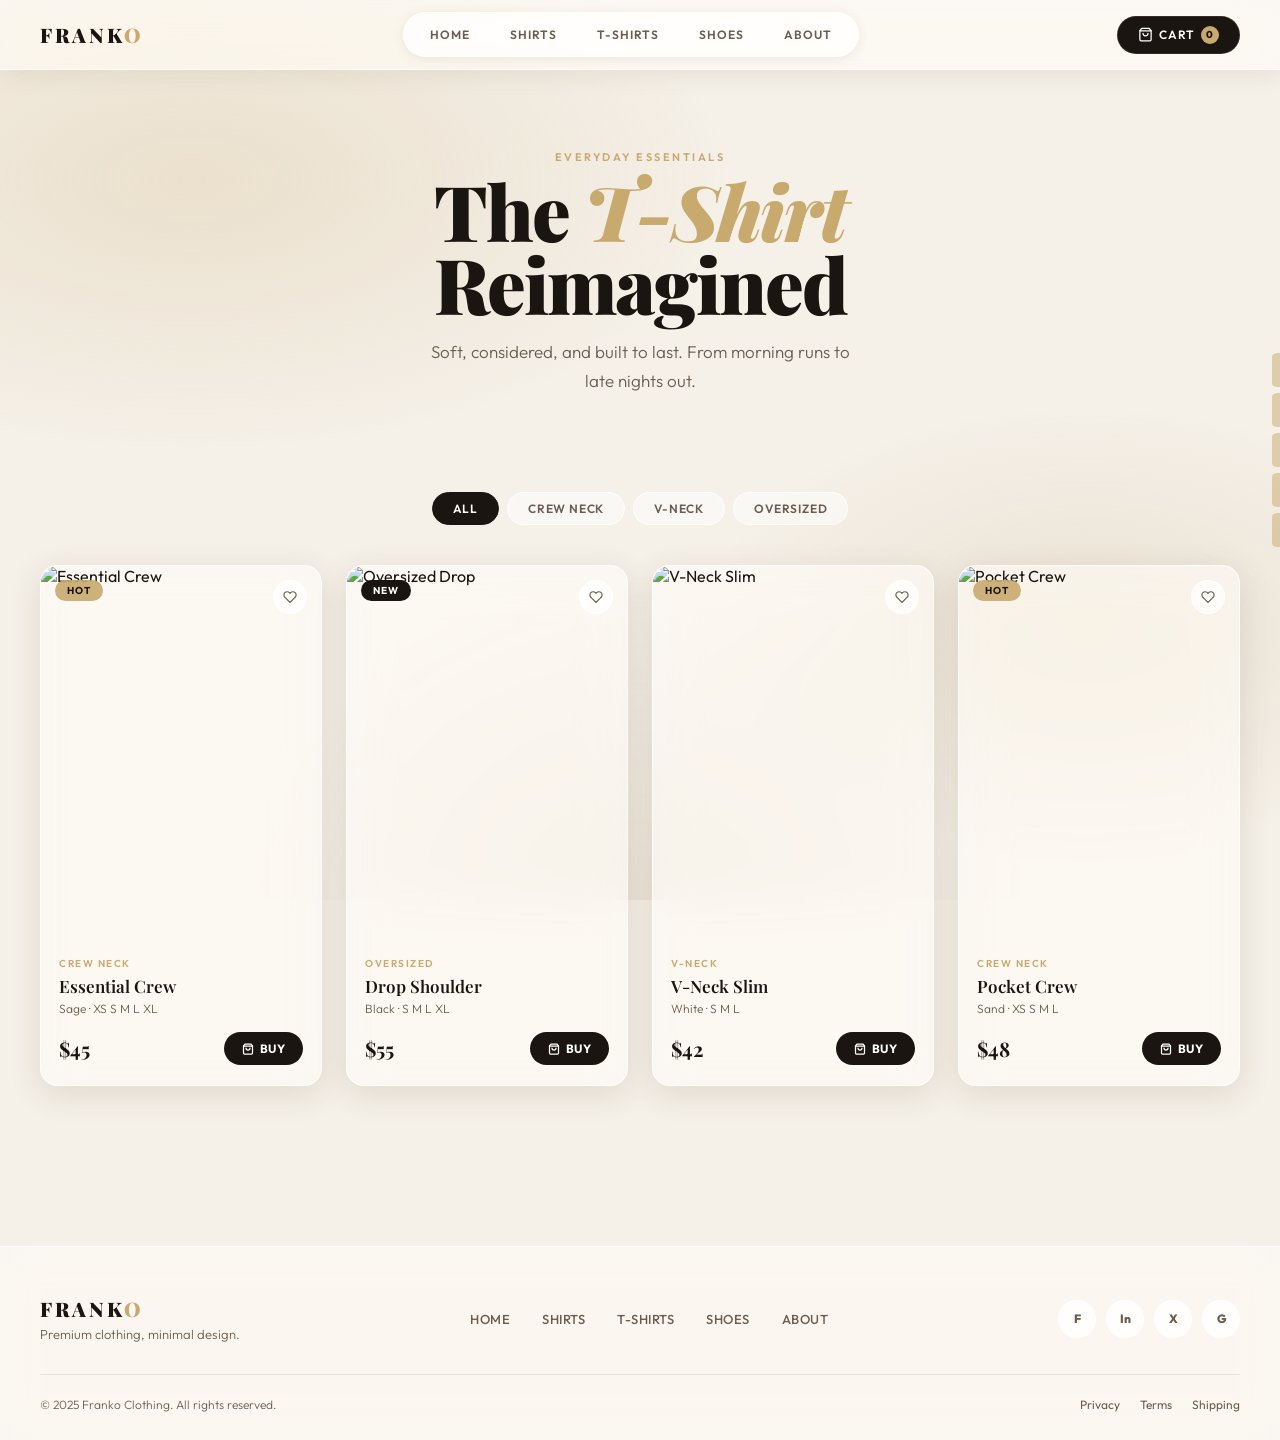
==== pages/tshirts.html @ 0bdc5aa1 "first commit" ====
<!DOCTYPE html>
<html lang="en">
<head>
<meta charset="UTF-8">
<meta name="viewport" content="width=device-width, initial-scale=1.0">
<title>FRANKO CLOTHING — T-Shirts</title>
<link rel="stylesheet" href="../css/style.css">
</head>
<body>

<nav class="main-nav">
  <a href="../index.html" class="nav-logo">Frank<span>o</span></a>
  <ul class="nav-links">
    <li><a href="../index.html">Home</a></li>
    <li><a href="shirts.html">Shirts</a></li>
    <li><a href="tshirts.html">T-Shirts</a></li>
    <li><a href="shoes.html">Shoes</a></li>
    <li><a href="about.html">About</a></li>
  </ul>
  <div class="nav-right">
    <a href="#" class="nav-cart">
      <svg viewBox="0 0 24 24" fill="none" stroke="currentColor" stroke-width="2" stroke-linecap="round"><path d="M6 2L3 6v14a2 2 0 0 0 2 2h14a2 2 0 0 0 2-2V6l-3-4z"/><line x1="3" y1="6" x2="21" y2="6"/><path d="M16 10a4 4 0 0 1-8 0"/></svg>
      Cart <span class="cart-count">0</span>
    </a>
    <button class="hamburger" aria-label="Menu">
      <span></span><span></span><span></span>
    </button>
  </div>
</nav>

<div class="mobile-menu">
  <a href="../index.html">Home</a>
  <a href="shirts.html">Shirts</a>
  <a href="tshirts.html">T-Shirts</a>
  <a href="shoes.html">Shoes</a>
  <a href="about.html">About</a>
</div>

<div class="page-indicator">
  <a class="pi-item" href="../index.html"><span class="pi-label">Home</span><span class="pi-dot"></span></a>
  <a class="pi-item" href="shirts.html"><span class="pi-label">Shirts</span><span class="pi-dot"></span></a>
  <a class="pi-item" href="tshirts.html"><span class="pi-label">T-Shirts</span><span class="pi-dot"></span></a>
  <a class="pi-item" href="shoes.html"><span class="pi-label">Shoes</span><span class="pi-dot"></span></a>
  <a class="pi-item" href="about.html"><span class="pi-label">About</span><span class="pi-dot"></span></a>
</div>

<div class="page-wrapper">

  <div class="page-hero">
    <div class="section-tag fade-up d1">Everyday Essentials</div>
    <h1 class="fade-up d2">The <em>T-Shirt</em><br>Reimagined</h1>
    <p class="fade-up d3">Soft, considered, and built to last. From morning runs to late nights out.</p>
  </div>

  <div class="filter-bar fade-up d4">
    <button class="filter-btn active" data-filter="all">All</button>
    <button class="filter-btn" data-filter="crew">Crew Neck</button>
    <button class="filter-btn" data-filter="vneck">V-Neck</button>
    <button class="filter-btn" data-filter="oversized">Oversized</button>
  </div>

  <div style="padding: 0 40px 80px;">
    <div class="product-grid">

      <div class="product-card" data-cat="crew">
        <div class="card-img">
          <img src="https://images.unsplash.com/photo-1521572163474-6864f9cf17ab?w=600&q=80&fit=crop" alt="Essential Crew">
          <span class="card-badge badge-hot">Hot</span>
          <button class="card-wish"><svg viewBox="0 0 24 24" fill="none" stroke="currentColor" stroke-width="2" stroke-linecap="round"><path d="M20.84 4.61a5.5 5.5 0 0 0-7.78 0L12 5.67l-1.06-1.06a5.5 5.5 0 0 0-7.78 7.78l1.06 1.06L12 21.23l7.78-7.78 1.06-1.06a5.5 5.5 0 0 0 0-7.78z"/></svg></button>
        </div>
        <div class="card-body">
          <div class="card-category">Crew Neck</div>
          <div class="card-name">Essential Crew</div>
          <div class="card-variant">Sage · XS S M L XL</div>
          <div class="card-footer">
            <span class="card-price">$45</span>
            <button class="btn-buy"><svg viewBox="0 0 24 24" fill="none" stroke="currentColor" stroke-width="2.5" stroke-linecap="round"><path d="M6 2L3 6v14a2 2 0 0 0 2 2h14a2 2 0 0 0 2-2V6l-3-4z"/><line x1="3" y1="6" x2="21" y2="6"/><path d="M16 10a4 4 0 0 1-8 0"/></svg>Buy</button>
          </div>
        </div>
      </div>

      <div class="product-card" data-cat="oversized">
        <div class="card-img">
          <img src="https://images.unsplash.com/photo-1562157873-818bc0726f68?w=600&q=80&fit=crop" alt="Oversized Drop">
          <span class="card-badge badge-new">New</span>
          <button class="card-wish"><svg viewBox="0 0 24 24" fill="none" stroke="currentColor" stroke-width="2" stroke-linecap="round"><path d="M20.84 4.61a5.5 5.5 0 0 0-7.78 0L12 5.67l-1.06-1.06a5.5 5.5 0 0 0-7.78 7.78l1.06 1.06L12 21.23l7.78-7.78 1.06-1.06a5.5 5.5 0 0 0 0-7.78z"/></svg></button>
        </div>
        <div class="card-body">
          <div class="card-category">Oversized</div>
          <div class="card-name">Drop Shoulder</div>
          <div class="card-variant">Black · S M L XL</div>
          <div class="card-footer">
            <span class="card-price">$55</span>
            <button class="btn-buy"><svg viewBox="0 0 24 24" fill="none" stroke="currentColor" stroke-width="2.5" stroke-linecap="round"><path d="M6 2L3 6v14a2 2 0 0 0 2 2h14a2 2 0 0 0 2-2V6l-3-4z"/><line x1="3" y1="6" x2="21" y2="6"/><path d="M16 10a4 4 0 0 1-8 0"/></svg>Buy</button>
          </div>
        </div>
      </div>

      <div class="product-card" data-cat="vneck">
        <div class="card-img">
          <img src="https://images.unsplash.com/photo-1503342217505-b0a15ec3261c?w=600&q=80&fit=crop" alt="V-Neck Slim">
          <button class="card-wish"><svg viewBox="0 0 24 24" fill="none" stroke="currentColor" stroke-width="2" stroke-linecap="round"><path d="M20.84 4.61a5.5 5.5 0 0 0-7.78 0L12 5.67l-1.06-1.06a5.5 5.5 0 0 0-7.78 7.78l1.06 1.06L12 21.23l7.78-7.78 1.06-1.06a5.5 5.5 0 0 0 0-7.78z"/></svg></button>
        </div>
        <div class="card-body">
          <div class="card-category">V-Neck</div>
          <div class="card-name">V-Neck Slim</div>
          <div class="card-variant">White · S M L</div>
          <div class="card-footer">
            <span class="card-price">$42</span>
            <button class="btn-buy"><svg viewBox="0 0 24 24" fill="none" stroke="currentColor" stroke-width="2.5" stroke-linecap="round"><path d="M6 2L3 6v14a2 2 0 0 0 2 2h14a2 2 0 0 0 2-2V6l-3-4z"/><line x1="3" y1="6" x2="21" y2="6"/><path d="M16 10a4 4 0 0 1-8 0"/></svg>Buy</button>
          </div>
        </div>
      </div>

      <div class="product-card" data-cat="crew">
        <div class="card-img">
          <img src="https://images.unsplash.com/photo-1583743814966-8936f5b7be1a?w=600&q=80&fit=crop" alt="Pocket Crew">
          <span class="card-badge badge-hot">Hot</span>
          <button class="card-wish"><svg viewBox="0 0 24 24" fill="none" stroke="currentColor" stroke-width="2" stroke-linecap="round"><path d="M20.84 4.61a5.5 5.5 0 0 0-7.78 0L12 5.67l-1.06-1.06a5.5 5.5 0 0 0-7.78 7.78l1.06 1.06L12 21.23l7.78-7.78 1.06-1.06a5.5 5.5 0 0 0 0-7.78z"/></svg></button>
        </div>
        <div class="card-body">
          <div class="card-category">Crew Neck</div>
          <div class="card-name">Pocket Crew</div>
          <div class="card-variant">Sand · XS S M L</div>
          <div class="card-footer">
            <span class="card-price">$48</span>
            <button class="btn-buy"><svg viewBox="0 0 24 24" fill="none" stroke="currentColor" stroke-width="2.5" stroke-linecap="round"><path d="M6 2L3 6v14a2 2 0 0 0 2 2h14a2 2 0 0 0 2-2V6l-3-4z"/><line x1="3" y1="6" x2="21" y2="6"/><path d="M16 10a4 4 0 0 1-8 0"/></svg>Buy</button>
          </div>
        </div>
      </div>

    </div>
  </div>
</div>

<footer>
  <div class="footer-top">
    <div><a href="../index.html" class="footer-logo">Frank<span>o</span></a><div class="footer-tagline">Premium clothing, minimal design.</div></div>
    <nav class="footer-nav"><a href="../index.html">Home</a><a href="shirts.html">Shirts</a><a href="tshirts.html">T-Shirts</a><a href="shoes.html">Shoes</a><a href="about.html">About</a></nav>
    <div class="footer-socials"><a href="#" class="social-btn">F</a><a href="#" class="social-btn">In</a><a href="#" class="social-btn">X</a><a href="#" class="social-btn">G</a></div>
  </div>
  <div class="footer-bottom">
    <p>© 2025 Franko Clothing. All rights reserved.</p>
    <div class="footer-links"><a href="#">Privacy</a><a href="#">Terms</a><a href="#">Shipping</a></div>
  </div>
</footer>

<script src="../js/main.js"></script>
</body>
</html>
---- css/style.css ----
/* ============================================================
   FRANKO CLOTHING — Global Stylesheet
   ============================================================ */

@import url('https://fonts.googleapis.com/css2?family=Playfair+Display:ital,wght@0,600;0,900;1,400;1,700&family=Outfit:wght@300;400;500;600;700&display=swap');

*, *::before, *::after { box-sizing: border-box; margin: 0; padding: 0; }

:root {
  --bg:          #f5f0e8;
  --bg2:         #ede7d9;
  --sand:        #c8b99a;
  --dark:        #1a1510;
  --dark2:       #2e2720;
  --mid:         #6b5d4f;
  --accent:      #c8a96e;
  --accent2:     #e8c987;
  --white:       #ffffff;
  --red:         #c0392b;

  --glass:       rgba(255,255,255,0.52);
  --glass-hover: rgba(255,255,255,0.72);
  --gb:          rgba(255,255,255,0.75);
  --gs:          0 8px 32px rgba(100,80,50,0.14);
  --gs-lg:       0 20px 60px rgba(100,80,50,0.22);

  --r:           18px;
  --r-sm:        10px;
  --r-pill:      100px;

  --fd: 'Playfair Display', serif;
  --fb: 'Outfit', sans-serif;

  --nav-h: 70px;
}

html { scroll-behavior: smooth; }

body {
  font-family: var(--fb);
  background: var(--bg);
  color: var(--dark);
  overflow-x: hidden;
  cursor: pointer; /* hide default cursor — custom cursor via JS */
}

/* ── BACKGROUND MESH ── */
body::before {
  content: '';
  position: fixed; inset: 0;
  background:
    radial-gradient(ellipse 70% 50% at 15% 20%, rgba(200,169,110,.22) 0%, transparent 60%),
    radial-gradient(ellipse 55% 45% at 85% 70%, rgba(180,150,100,.15) 0%, transparent 55%),
    radial-gradient(ellipse 50% 60% at 50% 100%,rgba(160,130,90,.1) 0%, transparent 60%);
  pointer-events: none;
  z-index: 0;
}

* { position: relative; z-index: 1; }

/* ── CUSTOM CURSOR ── */
#cursor {
  pointer-events: none;
  position: fixed;
  z-index: 9999;
  top: 0; left: 0;
  transform: translate(-50%, -50%);
  font-size: 22px;
  transition: transform .12s ease, opacity .2s;
  filter: drop-shadow(0 2px 4px rgba(0,0,0,.3));
  user-select: none;
}
#cursor.clicking { transform: translate(-50%,-50%) scale(0.75); }

/* ── MAIN NAV — scoped to .main-nav, never touches .page-indicator or .footer-nav ── */
nav.main-nav {
  position: fixed;
  top: 0; left: 0; right: 0;
  z-index: 500;
  height: var(--nav-h);
  display: flex;
  align-items: center;
  justify-content: space-between;
  padding: 0 40px;
  background: rgba(255,255,255,0.55);
  backdrop-filter: blur(22px) saturate(180%);
  -webkit-backdrop-filter: blur(22px) saturate(180%);
  border-bottom: 1px solid var(--gb);
  box-shadow: 0 4px 24px rgba(100,80,50,.1);
}

.nav-logo {
  font-family: var(--fd);
  font-size: 20px;
  font-weight: 900;
  color: var(--dark);
  text-decoration: none;
  letter-spacing: 3px;
  text-transform: uppercase;
}

.nav-logo span { color: var(--accent); }

/* pill container */
.nav-links {
  display: flex;
  align-items: center;
  gap: 4px;
  list-style: none;
  background: rgba(255,255,255,0.62);
  backdrop-filter: blur(14px);
  -webkit-backdrop-filter: blur(14px);
  border: 1px solid var(--gb);
  border-radius: var(--r-pill);
  padding: 6px 8px;
  box-shadow: 0 2px 12px rgba(100,80,50,.1);
}

.nav-links a {
  display: inline-block;
  padding: 8px 18px;
  border-radius: var(--r-pill);
  font-size: 12px;
  font-weight: 600;
  letter-spacing: 1px;
  text-transform: uppercase;
  color: var(--mid);
  text-decoration: none;
  transition: all .22s;
  white-space: nowrap;
}

.nav-links a:hover { background: var(--dark); color: var(--white); }
.nav-links a.active { background: var(--dark); color: var(--white); }

.nav-right { display: flex; align-items: center; gap: 12px; }

.nav-cart {
  display: flex; align-items: center; gap: 6px;
  padding: 9px 20px;
  border-radius: var(--r-pill);
  background: var(--dark);
  color: var(--white);
  text-decoration: none;
  font-size: 12px; font-weight: 600;
  letter-spacing: 1px; text-transform: uppercase;
  border: 1px solid rgba(255,255,255,.1);
  transition: all .22s;
}
.nav-cart:hover { background: var(--dark2); transform: translateY(-1px); }
.nav-cart svg { width: 15px; height: 15px; }

.cart-count {
  background: var(--accent);
  color: var(--dark);
  font-size: 10px; font-weight: 800;
  width: 18px; height: 18px;
  border-radius: 50%;
  display: flex; align-items: center; justify-content: center;
}

/* ── PAGE INDICATOR TAB ── */
div.page-indicator {
  position: fixed;
  right: 0;
  top: 50%;
  transform: translateY(-50%);
  z-index: 400;
  display: flex;
  flex-direction: column;
  gap: 6px;
  /* NO padding, NO margin, NO border, NO background */
  padding: 0;
  margin: 0;
  border: none;
  background: none;
  /* strict width — only as wide as the dots themselves */
  width: auto;
  max-width: 160px;
  /* clip anything that overflows */
  overflow: visible;
  pointer-events: none;
}

div.page-indicator .pi-item {
  display: flex;
  align-items: center;
  justify-content: flex-end;
  gap: 0;
  cursor: pointer;
  text-decoration: none;
  pointer-events: all;
  /* each item clips its own content */
  overflow: hidden;
  height: 34px;
  border-radius: 6px 0 0 6px;
}

div.page-indicator .pi-label {
  background: rgba(255,255,255,0.82);
  backdrop-filter: blur(12px);
  -webkit-backdrop-filter: blur(12px);
  border: 1px solid rgba(255,255,255,0.8);
  border-right: none;
  font-size: 11px;
  font-weight: 600;
  letter-spacing: 1px;
  text-transform: uppercase;
  color: var(--mid);
  border-radius: 6px 0 0 6px;
  /* collapsed by default — zero width, zero padding */
  max-width: 0;
  width: 0;
  padding: 0;
  overflow: hidden;
  white-space: nowrap;
  opacity: 0;
  height: 34px;
  display: flex;
  align-items: center;
  transition: max-width .32s ease, width .32s ease, padding .32s ease, opacity .28s ease;
}

div.page-indicator .pi-item:hover .pi-label,
div.page-indicator .pi-item.active .pi-label {
  max-width: 120px;
  width: auto;
  padding: 0 12px;
  opacity: 1;
}

div.page-indicator .pi-dot {
  width: 8px;
  height: 34px;
  flex-shrink: 0;
  /* solid color bar, no border at all */
  background: rgba(200,169,110,0.5);
  border: none;
  outline: none;
  border-radius: 4px 0 0 4px;
  transition: background .22s, width .22s;
}

div.page-indicator .pi-item.active .pi-dot { background: var(--dark); width: 12px; }
div.page-indicator .pi-item:hover .pi-dot { background: var(--accent); }

/* ── HAMBURGER (mobile) ── */
.hamburger {
  display: none;
  flex-direction: column;
  justify-content: center;
  align-items: center;
  gap: 5px;
  width: 40px; height: 40px;
  border-radius: 50%;
  background: rgba(255,255,255,0.65);
  border: 1px solid var(--gb);
  backdrop-filter: blur(10px);
  cursor: none;
  z-index: 600;
  flex-shrink: 0;
}
.hamburger span {
  display: block;
  width: 18px; height: 2px;
  background: var(--dark);
  border-radius: 2px;
  transition: transform .28s ease, opacity .2s;
  transform-origin: center;
}
.hamburger.open span:nth-child(1) { transform: translateY(7px) rotate(45deg); }
.hamburger.open span:nth-child(2) { opacity: 0; transform: scaleX(0); }
.hamburger.open span:nth-child(3) { transform: translateY(-7px) rotate(-45deg); }

/* Mobile drawer */
.mobile-menu {
  display: none;
  position: fixed;
  top: var(--nav-h); left: 0; right: 0;
  z-index: 490;
  background: rgba(245,240,232,0.97);
  backdrop-filter: blur(20px);
  -webkit-backdrop-filter: blur(20px);
  border-bottom: 1px solid var(--gb);
  flex-direction: column;
  padding: 16px 24px 24px;
  gap: 4px;
  box-shadow: 0 8px 32px rgba(100,80,50,0.14);
  transform: translateY(-10px);
  opacity: 0;
  transition: opacity .28s ease, transform .28s ease;
  pointer-events: none;
}
.mobile-menu.open {
  opacity: 1;
  transform: translateY(0);
  pointer-events: all;
}
.mobile-menu a {
  display: block;
  padding: 14px 16px;
  font-size: 15px;
  font-weight: 600;
  letter-spacing: 1px;
  text-transform: uppercase;
  color: var(--mid);
  text-decoration: none;
  border-radius: var(--r-sm);
  transition: all .2s;
}
.mobile-menu a:hover,
.mobile-menu a.active { background: var(--dark); color: var(--white); }

/* ── PAGE WRAPPER ── */
.page-wrapper { padding-top: var(--nav-h); min-height: 100vh; }

/* ── SECTION HEADING ── */
.section-tag {
  font-size: 11px; font-weight: 600;
  letter-spacing: 2.5px; text-transform: uppercase;
  color: var(--accent); margin-bottom: 10px;
}
.section-title {
  font-family: var(--fd);
  font-size: clamp(28px, 3.5vw, 46px);
  font-weight: 700; letter-spacing: -.5px;
  color: var(--dark); line-height: 1.1;
  margin-bottom: 14px;
}
.section-sub {
  font-size: 16px; color: var(--mid);
  font-weight: 300; line-height: 1.65;
  max-width: 480px;
}

/* ── BUTTONS ── */
.btn {
  display: inline-flex; align-items: center; gap: 8px;
  padding: 13px 30px;
  border-radius: var(--r-pill);
  font-family: var(--fb);
  font-size: 13px; font-weight: 700;
  letter-spacing: .8px; text-transform: uppercase;
  text-decoration: none; cursor: none;
  border: none; transition: all .25s;
}
.btn-dark { background: var(--dark); color: var(--white); }
.btn-dark:hover { background: var(--dark2); transform: translateY(-2px); box-shadow: 0 8px 24px rgba(26,21,16,.25); }
.btn-outline {
  background: rgba(255,255,255,0.62); color: var(--dark);
  border: 1px solid rgba(100,80,50,.25);
  backdrop-filter: blur(12px);
}
.btn-outline:hover { background: rgba(255,255,255,.85); transform: translateY(-2px); }
.btn-accent { background: var(--accent); color: var(--dark); }
.btn-accent:hover { background: var(--accent2); transform: translateY(-2px); }

/* ── PRODUCT CARD ── */
.product-grid {
  display: grid;
  grid-template-columns: repeat(4,1fr);
  gap: 24px;
}

.product-card {
  border-radius: var(--r);
  overflow: hidden;
  background: var(--glass);
  backdrop-filter: blur(22px) saturate(160%);
  -webkit-backdrop-filter: blur(22px) saturate(160%);
  border: 1px solid var(--gb);
  box-shadow: var(--gs);
  transition: transform .32s cubic-bezier(.22,.68,0,1.2), box-shadow .32s;
}
.product-card:hover {
  transform: translateY(-8px);
  box-shadow: var(--gs-lg);
  border-color: rgba(255,255,255,.92);
}

.card-img {
  width: 100%; aspect-ratio: 3/4;
  position: relative; overflow: hidden;
}
.card-img img {
  width: 100%; height: 100%;
  object-fit: cover;
  display: block;
  transition: transform .5s ease;
}
.product-card:hover .card-img img { transform: scale(1.06); }

.card-badge {
  position: absolute; top: 14px; left: 14px;
  padding: 4px 12px; border-radius: var(--r-pill);
  font-size: 10px; font-weight: 700;
  letter-spacing: 1px; text-transform: uppercase;
}
.badge-new  { background: var(--dark); color: var(--white); }
.badge-hot  { background: rgba(200,169,110,.9); color: var(--dark); }

.card-wish {
  position: absolute; top: 14px; right: 14px;
  width: 34px; height: 34px; border-radius: 50%;
  background: rgba(255,255,255,.62); backdrop-filter: blur(8px);
  border: 1px solid var(--gb);
  display: flex; align-items: center; justify-content: center;
  cursor: none; transition: all .2s; color: var(--mid);
}
.card-wish:hover { background: white; }
.card-wish.liked { color: var(--red); }
.card-wish.liked svg { fill: var(--red); }
.card-wish svg { width: 14px; height: 14px; transition: fill .2s; }

.card-body { padding: 18px 18px 20px; }
.card-category {
  font-size: 10px; font-weight: 600;
  letter-spacing: 1.5px; text-transform: uppercase;
  color: var(--accent); margin-bottom: 6px;
}
.card-name {
  font-family: var(--fd); font-size: 17px; font-weight: 600;
  color: var(--dark); margin-bottom: 4px; line-height: 1.25;
}
.card-variant { font-size: 12px; color: var(--mid); margin-bottom: 16px; font-weight: 300; }
.card-footer {
  display: flex; align-items: center;
  justify-content: space-between; gap: 10px;
}
.card-price {
  font-family: var(--fd); font-size: 20px;
  font-weight: 700; color: var(--dark); line-height: 1;
}

.btn-buy {
  display: inline-flex; align-items: center; gap: 6px;
  padding: 9px 18px; border-radius: var(--r-pill);
  font-family: var(--fb); font-size: 12px; font-weight: 700;
  letter-spacing: .5px; text-transform: uppercase;
  background: var(--dark); color: var(--white);
  border: none; cursor: none; transition: all .22s; white-space: nowrap;
}
.btn-buy:hover { background: var(--accent); color: var(--dark); transform: translateY(-1px); }
.btn-buy.added { background: #4a7c4a; }
.btn-buy svg { width: 12px; height: 12px; }

/* ── FOOTER ── */
footer {
  background: rgba(255,255,255,0.48);
  backdrop-filter: blur(22px) saturate(160%);
  -webkit-backdrop-filter: blur(22px) saturate(160%);
  border-top: 1px solid var(--gb);
  padding: 48px 40px 28px;
  margin-top: 80px;
}
.footer-top {
  display: flex; align-items: center; justify-content: space-between;
  margin-bottom: 32px; flex-wrap: wrap; gap: 20px;
}
.footer-logo {
  font-family: var(--fd); font-size: 20px; font-weight: 900;
  color: var(--dark); letter-spacing: 3px; text-transform: uppercase;
  text-decoration: none;
}
.footer-logo span { color: var(--accent); }
.footer-tagline { font-size: 13px; color: var(--mid); margin-top: 4px; font-weight: 300; }

.footer-nav { display: flex; gap: 32px; flex-wrap: wrap; }
.footer-nav a {
  font-size: 13px; color: var(--mid); text-decoration: none;
  font-weight: 500; letter-spacing: .5px;
  text-transform: uppercase; transition: color .2s;
}
.footer-nav a:hover { color: var(--dark); }

.footer-socials { display: flex; gap: 10px; }
.social-btn {
  width: 38px; height: 38px; border-radius: 50%;
  background: rgba(255,255,255,.7); border: 1px solid var(--gb);
  backdrop-filter: blur(8px);
  display: flex; align-items: center; justify-content: center;
  text-decoration: none; font-size: 12px; font-weight: 800;
  color: var(--mid); transition: all .2s;
}
.social-btn:hover { background: var(--dark); color: var(--white); border-color: var(--dark); transform: translateY(-2px); }

.footer-bottom {
  border-top: 1px solid rgba(100,80,50,.12);
  padding-top: 22px;
  display: flex; align-items: center;
  justify-content: space-between; flex-wrap: wrap; gap: 12px;
}
.footer-bottom p { font-size: 12px; color: var(--mid); font-weight: 300; }
.footer-links { display: flex; gap: 20px; }
.footer-links a { font-size: 12px; color: var(--mid); text-decoration: none; transition: color .2s; }
.footer-links a:hover { color: var(--dark); }

/* ── GLASS BANNER ── */
.promo-banner {
  margin: 0 40px 80px;
  border-radius: var(--r);
  overflow: hidden;
  background: var(--dark);
  padding: 64px 72px;
  display: flex; align-items: center;
  justify-content: space-between; gap: 40px; flex-wrap: wrap;
  position: relative;
}
.promo-banner::before {
  content: '';
  position: absolute; top: -80px; right: -80px;
  width: 360px; height: 360px; border-radius: 50%;
  background: radial-gradient(circle, rgba(200,169,110,.22) 0%, transparent 70%);
  pointer-events: none;
}
.banner-tag { font-size: 11px; font-weight: 600; letter-spacing: 2px; text-transform: uppercase; color: var(--accent); margin-bottom: 12px; }
.banner-title { font-family: var(--fd); font-size: clamp(26px,3vw,40px); font-weight: 900; color: var(--white); line-height: 1.1; letter-spacing: -.5px; margin-bottom: 12px; }
.banner-sub { font-size: 15px; color: rgba(255,255,255,.5); font-weight: 300; max-width: 360px; line-height: 1.6; }

/* ── PAGE HERO (inner pages) ── */
.page-hero {
  padding: 80px 40px 60px;
  text-align: center;
}
.page-hero h1 {
  font-family: var(--fd);
  font-size: clamp(42px,6vw,80px);
  font-weight: 900; letter-spacing: -2px;
  line-height: .95; color: var(--dark); margin-bottom: 18px;
}
.page-hero h1 em { font-style: italic; color: var(--accent); }
.page-hero p { font-size: 17px; color: var(--mid); font-weight: 300; max-width: 440px; margin: 0 auto 36px; line-height: 1.7; }

/* ── FILTER BAR ── */
.filter-bar {
  display: flex; gap: 8px; flex-wrap: wrap;
  padding: 0 40px; margin-bottom: 40px; justify-content: center;
}
.filter-btn {
  padding: 8px 20px; border-radius: var(--r-pill);
  font-family: var(--fb); font-size: 12px; font-weight: 600;
  letter-spacing: .8px; text-transform: uppercase;
  background: var(--glass); border: 1px solid var(--gb);
  color: var(--mid); cursor: none; transition: all .2s;
  backdrop-filter: blur(12px);
}
.filter-btn:hover, .filter-btn.active { background: var(--dark); color: var(--white); border-color: var(--dark); }

/* ── ABOUT PAGE ── */
.about-grid {
  display: grid; grid-template-columns: 1fr 1fr;
  gap: 80px; align-items: center;
  padding: 0 40px 80px; max-width: 1200px; margin: 0 auto;
}
.about-img {
  border-radius: var(--r); overflow: hidden;
  aspect-ratio: 4/5;
}
.about-img img { width: 100%; height: 100%; object-fit: cover; display: block; }
.about-text h2 { font-family: var(--fd); font-size: 42px; font-weight: 700; color: var(--dark); margin-bottom: 20px; line-height: 1.1; }
.about-text p { font-size: 16px; color: var(--mid); font-weight: 300; line-height: 1.75; margin-bottom: 18px; }

.values-grid {
  display: grid; grid-template-columns: repeat(3,1fr); gap: 20px;
  padding: 0 40px 80px;
}
.value-card {
  padding: 28px; border-radius: var(--r);
  background: var(--glass); backdrop-filter: blur(20px);
  border: 1px solid var(--gb); box-shadow: var(--gs);
}
.value-icon { font-size: 28px; margin-bottom: 14px; }
.value-card h4 { font-family: var(--fd); font-size: 18px; font-weight: 600; color: var(--dark); margin-bottom: 8px; }
.value-card p { font-size: 14px; color: var(--mid); font-weight: 300; line-height: 1.65; }

/* ── ANIMATIONS ── */
@keyframes fadeUp {
  from { opacity: 0; transform: translateY(28px); }
  to   { opacity: 1; transform: translateY(0); }
}
.fade-up { opacity: 0; animation: fadeUp .65s ease forwards; }
.d1 { animation-delay: .05s; }
.d2 { animation-delay: .15s; }
.d3 { animation-delay: .25s; }
.d4 { animation-delay: .35s; }

/* ── RESPONSIVE ── */
@media (max-width: 1024px) {
  .product-grid { grid-template-columns: repeat(2,1fr); }
  .values-grid  { grid-template-columns: repeat(2,1fr); }
  .about-grid   { grid-template-columns: 1fr; gap: 40px; }
}
@media (max-width: 768px) {
  nav.main-nav { padding: 0 20px; }
  .nav-links { display: none; }
  .hamburger { display: flex; }
  .mobile-menu { display: flex; }
  .page-indicator { display: none; }
  .product-grid { grid-template-columns: repeat(2,1fr); gap: 16px; }
  .promo-banner { margin: 0 20px 60px; padding: 40px 24px; }
  .filter-bar { padding-left: 16px; padding-right: 16px; }
  .about-grid { padding: 0 20px 60px; }
  .values-grid { padding: 0 20px 60px; }
  footer { padding: 40px 20px 24px; }
  .footer-top { flex-direction: column; gap: 20px; }
  .footer-nav { gap: 16px; flex-wrap: wrap; }
  .page-hero { padding: 60px 20px 40px; }
  .products-section { padding: 60px 20px 40px; }
}
@media (max-width: 480px) {
  .product-grid { grid-template-columns: 1fr; }
  .values-grid  { grid-template-columns: 1fr; }
  .hero-stats { gap: 28px; }
  .stat-divider { display: none; }
}
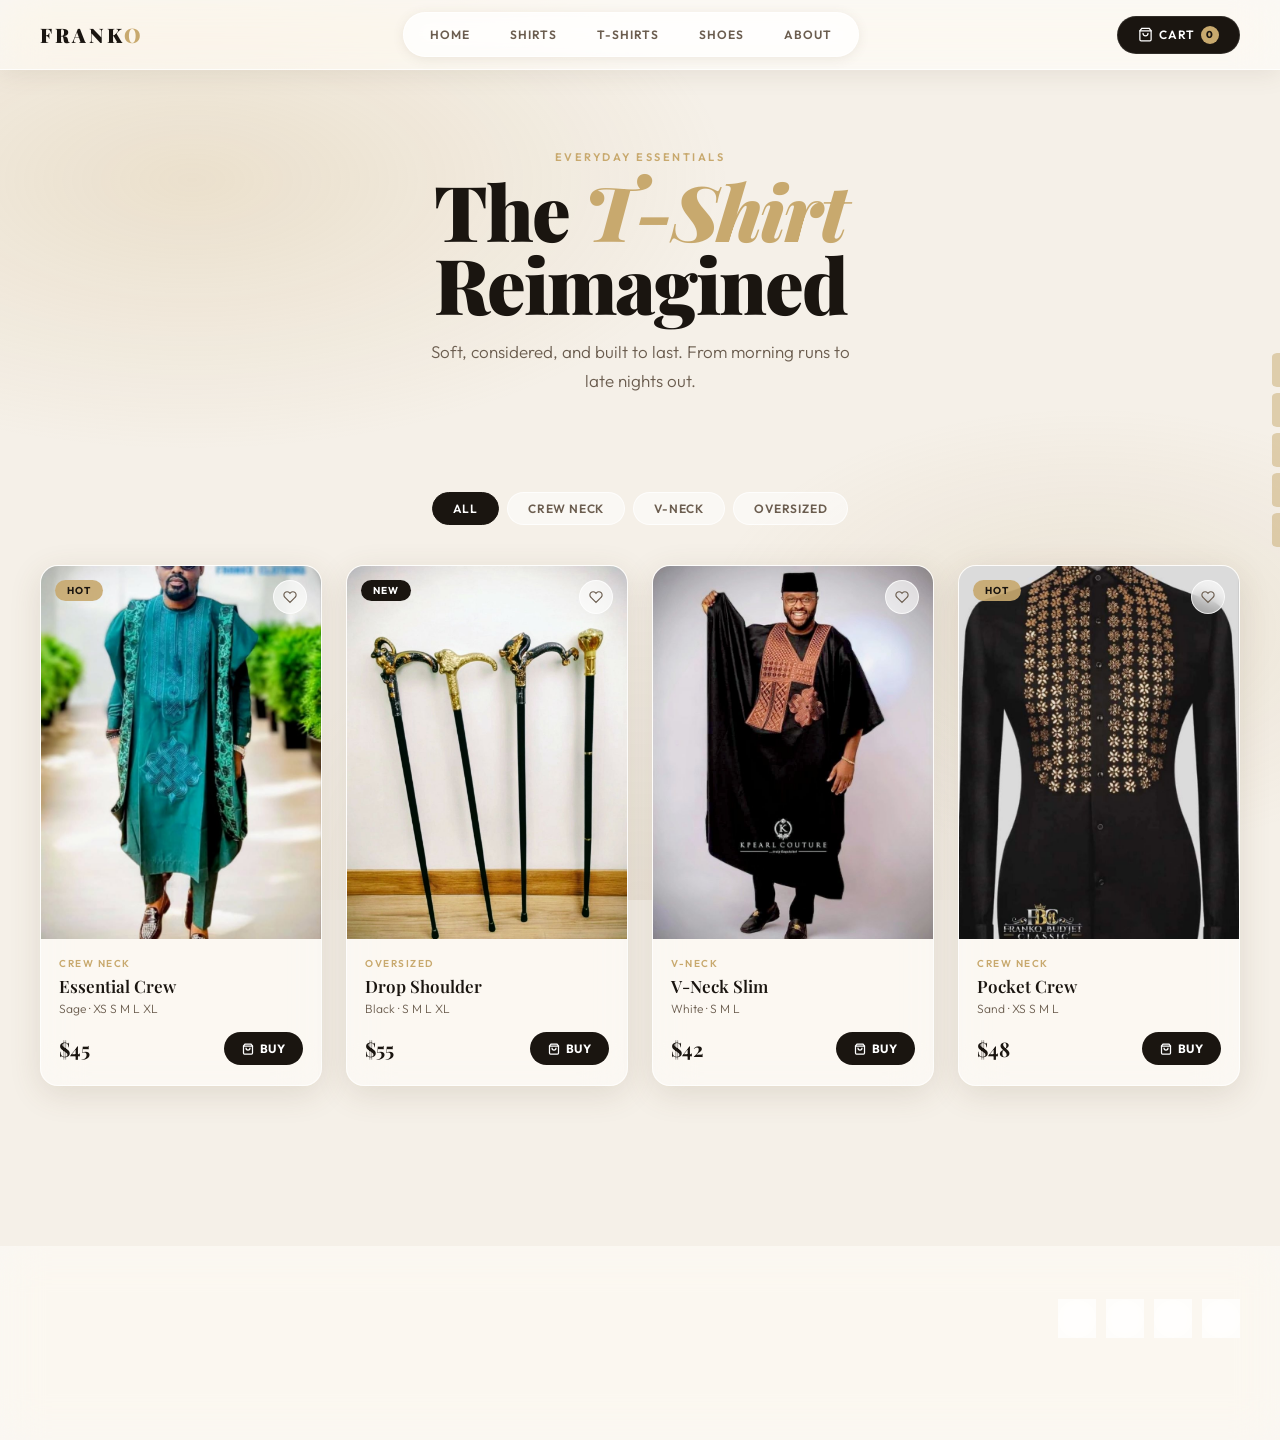
==== commit d27604d6: "updated photos" ====
--- a/pages/tshirts.html
+++ b/pages/tshirts.html
@@ -64,7 +64,7 @@
 
       <div class="product-card" data-cat="crew">
         <div class="card-img">
-          <img src="https://images.unsplash.com/photo-1521572163474-6864f9cf17ab?w=600&q=80&fit=crop" alt="Essential Crew">
+          <img src="/images/IMG_20260326_074404_854.jpg" alt="Essential Crew">
           <span class="card-badge badge-hot">Hot</span>
           <button class="card-wish"><svg viewBox="0 0 24 24" fill="none" stroke="currentColor" stroke-width="2" stroke-linecap="round"><path d="M20.84 4.61a5.5 5.5 0 0 0-7.78 0L12 5.67l-1.06-1.06a5.5 5.5 0 0 0-7.78 7.78l1.06 1.06L12 21.23l7.78-7.78 1.06-1.06a5.5 5.5 0 0 0 0-7.78z"/></svg></button>
         </div>
@@ -81,7 +81,7 @@
 
       <div class="product-card" data-cat="oversized">
         <div class="card-img">
-          <img src="https://images.unsplash.com/photo-1562157873-818bc0726f68?w=600&q=80&fit=crop" alt="Oversized Drop">
+          <img src="/images/IMG_20260326_074405_412.jpg" alt="Oversized Drop">
           <span class="card-badge badge-new">New</span>
           <button class="card-wish"><svg viewBox="0 0 24 24" fill="none" stroke="currentColor" stroke-width="2" stroke-linecap="round"><path d="M20.84 4.61a5.5 5.5 0 0 0-7.78 0L12 5.67l-1.06-1.06a5.5 5.5 0 0 0-7.78 7.78l1.06 1.06L12 21.23l7.78-7.78 1.06-1.06a5.5 5.5 0 0 0 0-7.78z"/></svg></button>
         </div>
@@ -98,7 +98,7 @@
 
       <div class="product-card" data-cat="vneck">
         <div class="card-img">
-          <img src="https://images.unsplash.com/photo-1503342217505-b0a15ec3261c?w=600&q=80&fit=crop" alt="V-Neck Slim">
+          <img src="/images/IMG_20260326_074405_065.jpg" alt="V-Neck Slim">
           <button class="card-wish"><svg viewBox="0 0 24 24" fill="none" stroke="currentColor" stroke-width="2" stroke-linecap="round"><path d="M20.84 4.61a5.5 5.5 0 0 0-7.78 0L12 5.67l-1.06-1.06a5.5 5.5 0 0 0-7.78 7.78l1.06 1.06L12 21.23l7.78-7.78 1.06-1.06a5.5 5.5 0 0 0 0-7.78z"/></svg></button>
         </div>
         <div class="card-body">
@@ -114,7 +114,7 @@
 
       <div class="product-card" data-cat="crew">
         <div class="card-img">
-          <img src="https://images.unsplash.com/photo-1583743814966-8936f5b7be1a?w=600&q=80&fit=crop" alt="Pocket Crew">
+          <img src="/images/IMG_20260327_170006_195.jpg" alt="Pocket Crew">
           <span class="card-badge badge-hot">Hot</span>
           <button class="card-wish"><svg viewBox="0 0 24 24" fill="none" stroke="currentColor" stroke-width="2" stroke-linecap="round"><path d="M20.84 4.61a5.5 5.5 0 0 0-7.78 0L12 5.67l-1.06-1.06a5.5 5.5 0 0 0-7.78 7.78l1.06 1.06L12 21.23l7.78-7.78 1.06-1.06a5.5 5.5 0 0 0 0-7.78z"/></svg></button>
         </div>
